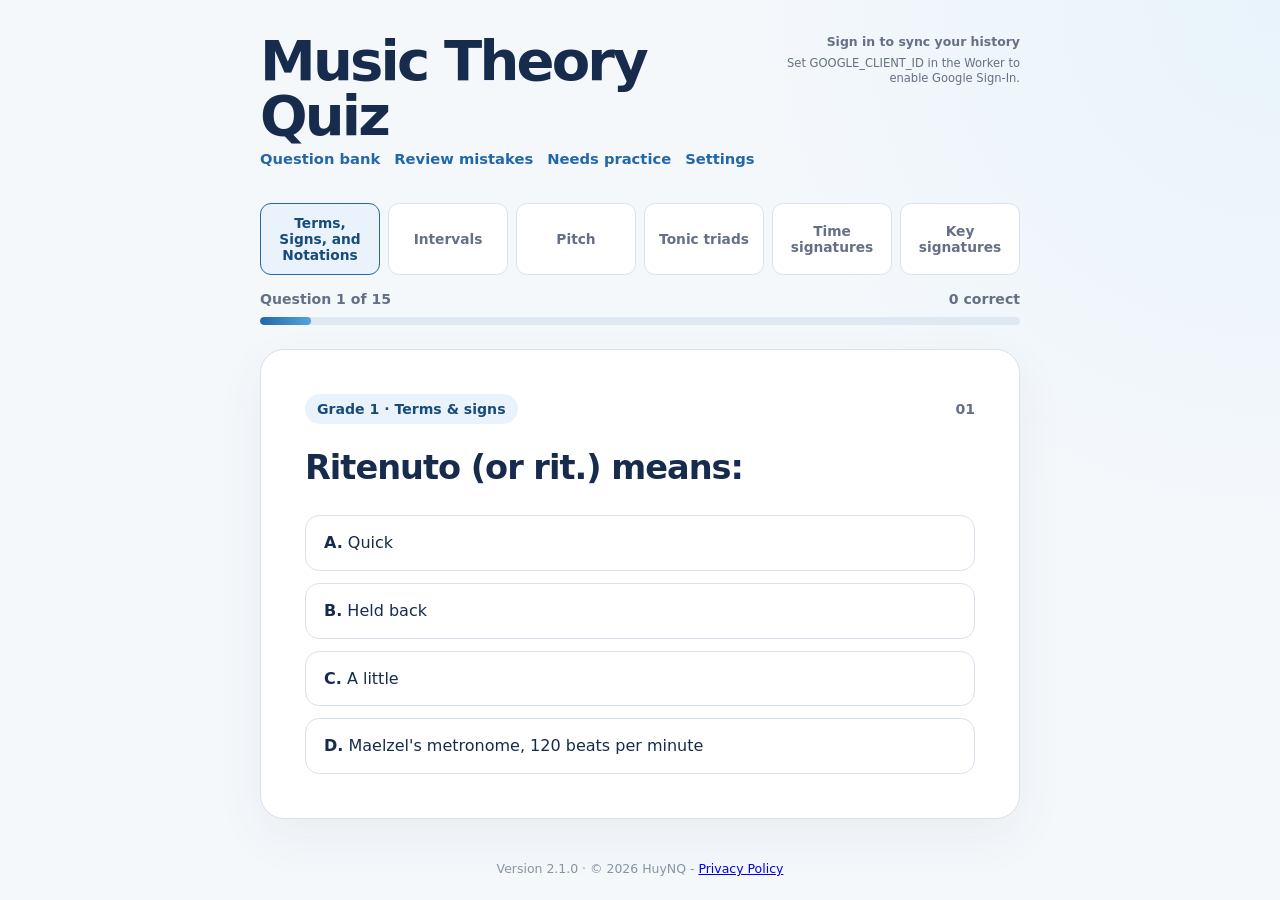
==== index.html @ a67011f5 "Update terms and signs question graphics" ====
<!doctype html>
<html lang="en">
  <head>
    <meta charset="UTF-8" />
    <meta name="viewport" content="width=device-width, initial-scale=1.0" />
    <meta name="description" content="ABRSM Grade 1–5 music theory quiz, including terms, signs, notation, and intervals." />
    <title>Music Theory Quiz</title>
    <link rel="stylesheet" href="styles.css?v=2.1.0" />
    <script src="interval-matrix.js" defer></script>
    <script src="vendor/abcjs-basic-min.js" defer></script>
    <script src="https://accounts.google.com/gsi/client" async defer></script>
    <script>
      window.ABRSM_HISTORY_API_URL = 'https://api.abrsm.huynq.me/api/v1/history/sync';
    </script>
    <script src="app.js?v=2.1.0-slur" defer></script>
  </head>
  <body>
    <main class="app-shell">
      <header class="site-header">
        <div class="header-main">
            <svg viewBox="0 0 24 24" aria-hidden="true"><path d="M19.43 12.98c.04-.32.07-.65.07-.98s-.02-.66-.07-.98l2.11-1.65c.19-.15.24-.42.12-.64l-2-3.46c-.12-.22-.37-.31-.6-.22l-2.49 1c-.52-.4-1.08-.73-1.69-.98L14.5 2.42C14.47 2.18 14.25 2 14 2h-4c-.25 0-.46.18-.5.42L9.12 5.07c-.61.25-1.18.59-1.69.98l-2.49-1c-.23-.08-.48 0-.6.22l-2 3.46c-.13.22-.07.49.12.64l2.11 1.65c-.04.32-.08.65-.08.98s.03.66.08.98l-2.11 1.65c-.19.15-.24.42-.12.64l2 3.46c.12.22.37.31.6.22l2.49-1c.52.4 1.08.73 1.69.98l.38 2.65c.04.24.25.42.5.42h4c.25 0 .46-.18.5-.42l.38-2.65c.61-.25 1.18-.58 1.69-.98l2.49 1c.23.08.48 0 .6-.22l2-3.46c.12-.22.07-.49-.12-.64l-2.11-1.65ZM12 15.5A3.5 3.5 0 1 1 12 8a3.5 3.5 0 0 1 0 7.5Z" /></svg>
          <div>
            <h1>Music Theory Quiz</h1>
            <nav class="header-nav" aria-label="Quiz resources">
              <a class="text-link nav-link" href="question-bank.html">Question bank</a>
              <button id="review-mistakes-button" class="text-link nav-link" type="button">Review mistakes</button>
              <button id="needs-practice-button" class="text-link nav-link" type="button">Needs practice</button>
              <button id="settings-button" class="text-link nav-link" type="button" aria-controls="settings-screen" aria-expanded="false">Settings</button>
            </nav>
          </div>
        </div>
        <div class="header-tools">
          <div id="auth-panel" class="auth-panel" aria-label="Account">
            <span id="auth-status" class="auth-status">Local history only</span>
            <div id="google-signin" class="google-signin hidden"></div>
            <button id="sign-out-button" class="secondary-button hidden" type="button">Sign out</button>
            <p id="auth-message" class="auth-message" role="status"></p>
          </div>
        </div>
      </header>

      <section id="settings-screen" class="screen settings-screen hidden" aria-labelledby="settings-title">
        <div class="settings-toolbar">
          <button id="settings-back-button" class="back-button" type="button">← Back to quiz</button>
        </div>
        <div class="settings-heading">
          <p class="eyebrow">QUIZ PREFERENCES</p>
          <h2 id="settings-title">Settings</h2>
          <p>These preferences apply to every question category.</p>
        </div>
        <div class="settings-card">
          <div class="grade-selector" role="group" aria-label="Maximum practice grade">
            <span class="grade-selector-label">Practise through grade</span>
            <div class="grade-dots" aria-label="Choose the highest grade to include">
              <span class="grade-dots-line" aria-hidden="true"></span>
              <button class="grade-dot" type="button" data-grade="1" aria-pressed="false" aria-label="Practise through Grade 1">1</button>
              <button class="grade-dot" type="button" data-grade="2" aria-pressed="false" aria-label="Practise through Grade 2">2</button>
              <button class="grade-dot active" type="button" data-grade="3" aria-pressed="true" aria-label="Practise through Grade 3">3</button>
              <button class="grade-dot" type="button" data-grade="4" aria-pressed="false" aria-label="Practise through Grade 4">4</button>
              <button class="grade-dot" type="button" data-grade="5" aria-pressed="false" aria-label="Practise through Grade 5">5</button>
            </div>
            <span class="grade-selector-help">About half of each test uses the highest available grade.</span>
          </div>
          <div class="test-options">
            <label for="test-length">Questions per test
              <select id="test-length" aria-label="Number of questions">
                <option value="15" selected>15</option>
                <option value="10">10</option>
                <option value="5">5</option>
              </select>
            </label>
            <label class="timer-toggle" for="timer-enabled"><input id="timer-enabled" type="checkbox" /> Timed mode · 20s per question</label>
          </div>
          <p class="settings-note">Changes take effect when you return to the quiz and start a fresh test.</p>
        </div>
      </section>

      <section id="mistakes-screen" class="screen history-screen hidden" aria-labelledby="mistakes-title" aria-live="polite">
        <div class="history-toolbar">
          <button id="mistakes-back-button" class="back-button" type="button">← Back to quiz</button>
        </div>
        <div class="history-heading">
          <p class="eyebrow">PRACTICE HISTORY</p>
          <h2 id="mistakes-title">Review mistakes</h2>
          <p>Revisit questions you missed, with your answer, the correct answer, and an explanation.</p>
        </div>
        <div id="mistakes-list" class="history-list"></div>
      </section>

      <section id="needs-practice-screen" class="screen history-screen hidden" aria-labelledby="needs-practice-title" aria-live="polite">
        <div class="history-toolbar">
          <button id="needs-practice-back-button" class="back-button" type="button">← Back to quiz</button>
        </div>
        <div class="history-heading">
          <p class="eyebrow">PRACTICE HISTORY</p>
          <h2 id="needs-practice-title">Needs practice</h2>
          <p>Skills are ranked by accuracy so you can focus on the areas that need the most work.</p>
        </div>
        <div id="needs-practice-list" class="history-list"></div>
      </section>

      <section id="test-screen" class="screen" aria-live="polite">
        <div class="category-selector" role="group" aria-label="Choose a question category">
          <div class="category-buttons">
            <button class="category-button active" type="button" data-category="terms" aria-pressed="true">Terms, Signs, and Notations</button>
            <button class="category-button" type="button" data-category="intervals" aria-pressed="false">Intervals</button>
            <button class="category-button" type="button" data-category="pitches" aria-pressed="false">Pitch</button>
            <button class="category-button" type="button" data-category="tonic-triads" aria-pressed="false">Tonic triads</button>
            <button class="category-button" type="button" data-category="time-signatures" aria-pressed="false">Time signatures</button>
            <button class="category-button" type="button" data-category="key-signatures" aria-pressed="false">Key signatures</button>
          </div>
        </div>
        <div class="progress-row">
          <span id="progress-label">Question 1 of 15</span>
          <span id="score-label">0 correct</span>
        </div>
        <div class="progress-track" aria-hidden="true"><div id="progress-bar" class="progress-bar"></div></div>

        <article class="question-card">
          <div class="question-meta"><span id="grade-badge" class="grade-badge">Grade 1</span><span class="question-meta-right"><span id="question-timer" class="question-timer hidden" aria-label="Time remaining">20s</span><span id="question-number">01</span></span></div>
          <h2 id="question-text"></h2>
          <div id="question-image-wrap" class="question-image-wrap hidden"><img id="question-image" alt="Musical notation for this question" /></div>
          <div id="question-notation-wrap" class="question-notation-wrap hidden"><div id="question-notation" role="img"></div></div>
          <div id="answers" class="answers" role="radiogroup" aria-label="Answer choices"></div>
          <p id="feedback" class="feedback" role="status"></p>
          <button id="next-button" class="primary-button" type="button" disabled>Choose an answer</button>
        </article>
      </section>

      <section id="result-screen" class="screen hidden" aria-live="polite">
        <div class="result-hero">
          <p class="eyebrow">TEST COMPLETE</p>
          <h2 id="result-title">Your results</h2>
          <p id="result-summary" class="result-summary"></p>
        </div>
        <div id="review" class="review-list"></div>
        <button id="restart-button" class="primary-button" type="button">Do another test</button>
      </section>

      <footer class="site-footer"><span data-app-version></span> · © 2026 HuyNQ - <a href="privacy-policy.html">Privacy Policy</a></footer>
    </main>
  </body>
</html>
---- styles.css ----
:root {
  color-scheme: light;
  --ink: #172b4d;
  --muted: #667085;
  --blue: #2367a8;
  --blue-dark: #174b7a;
  --blue-pale: #eaf3fb;
  --green: #147d64;
  --green-pale: #e8f7f1;
  --red: #b42318;
  --red-pale: #fff0ee;
  --line: #d9e2ec;
  --paper: #ffffff;
  --background: #f5f8fb;
  font-family: Inter, ui-sans-serif, system-ui, -apple-system, BlinkMacSystemFont, "Segoe UI", sans-serif;
}

* { box-sizing: border-box; }
body { margin: 0; min-width: 320px; background: radial-gradient(circle at top right, #e8f3fb 0, transparent 35rem), var(--background); color: var(--ink); }
.app-shell { width: min(760px, calc(100% - 32px)); margin: 0 auto; padding: 34px 0 24px; min-height: 100vh; display: flex; flex-direction: column; }
.site-header { display: flex; justify-content: space-between; align-items: flex-start; margin-bottom: 38px; gap: 20px; }
.header-main { display: flex; min-width: 0; align-items: flex-start; gap: 12px; }
.header-main > svg { display: none !important; width: 0; height: 0; }
.header-tools { display: flex; align-items: flex-start; gap: 14px; }
.settings-link { display: grid; flex: 0 0 auto; place-items: center; width: 40px; height: 40px; margin-top: 1px; border: 1px solid var(--line); border-radius: 12px; background: #fff; color: var(--muted); cursor: pointer; transition: border-color 160ms ease, background 160ms ease, color 160ms ease, transform 160ms ease; }
.settings-link svg { width: 20px; height: 20px; fill: currentColor; }
.settings-link:hover, .settings-link:focus-visible { border-color: var(--blue); background: var(--blue-pale); color: var(--blue-dark); outline: none; transform: translateY(-1px); }
.eyebrow { margin: 0 0 10px; color: var(--blue); font-size: 0.72rem; font-weight: 800; letter-spacing: 0.14em; }
h1, h2, p { margin-top: 0; }
h1 { margin-bottom: 0; font-size: clamp(2rem, 6vw, 3.5rem); line-height: 0.98; letter-spacing: -0.05em; }
.header-mark { display: grid; place-items: center; width: 48px; height: 48px; border-radius: 14px; background: var(--ink); color: #fff; font-size: 1.8rem; box-shadow: 0 12px 24px #172b4d24; }
.header-nav { display: flex; flex-wrap: wrap; gap: 0 14px; align-items: center; }
.header-nav .nav-link { border: 0; background: transparent; padding: 0; color: var(--blue); font: inherit; font-size: 0.92rem; font-weight: 800; cursor: pointer; }
.auth-panel { display: flex; min-width: 190px; flex-direction: column; align-items: flex-end; gap: 7px; }
.auth-status { max-width: 220px; color: var(--muted); font-size: 0.78rem; font-weight: 800; text-align: right; }
.google-signin { min-height: 40px; }
.secondary-button { border: 1px solid var(--line); border-radius: 9px; background: #fff; color: var(--ink); padding: 7px 11px; font: inherit; font-size: 0.78rem; font-weight: 800; cursor: pointer; }
.secondary-button:hover, .secondary-button:focus-visible { border-color: var(--blue); color: var(--blue-dark); outline: none; }
.auth-message { max-width: 250px; margin: 0; color: var(--muted); font-size: 0.72rem; line-height: 1.3; text-align: right; }
.auth-message.error { color: var(--red); }
.auth-message.success { color: var(--green); }
.progress-row { display: flex; justify-content: space-between; gap: 16px; color: var(--muted); font-size: 0.88rem; font-weight: 700; margin-bottom: 10px; }
.category-selector { margin: -2px 0 16px; }
.category-selector-label { display: block; margin-bottom: 8px; color: var(--muted); font-size: 0.85rem; font-weight: 700; }
.category-buttons { display: flex; gap: 8px; }
.category-button { flex: 1; border: 1px solid var(--line); border-radius: 11px; background: #fff; color: var(--muted); padding: 11px 12px; font: inherit; font-size: 0.86rem; font-weight: 800; cursor: pointer; transition: border-color 160ms ease, background 160ms ease, color 160ms ease; }
.category-button:hover, .category-button:focus-visible { border-color: var(--blue); color: var(--blue-dark); outline: none; }
.category-button.active { border-color: var(--blue); background: var(--blue-pale); color: var(--blue-dark); }
.category-button:disabled { cursor: not-allowed; opacity: 0.48; }
.grade-selector { margin: -2px 0 16px; }
.grade-selector-label { display: block; margin-bottom: 9px; color: var(--muted); font-size: 0.85rem; font-weight: 700; }
.grade-dots { position: relative; display: flex; align-items: center; justify-content: space-between; width: min(100%, 330px); padding: 0 8px; }
.grade-dots-line { position: absolute; top: 50%; right: 24px; left: 24px; z-index: 0; height: 2px; background: var(--line); transform: translateY(-50%); }
.grade-dot { position: relative; z-index: 1; display: grid; place-items: center; width: 34px; height: 34px; border: 2px solid var(--line); border-radius: 50%; background: #fff; color: var(--muted); font: inherit; font-size: 0.8rem; font-weight: 800; cursor: pointer; transition: border-color 160ms ease, background 160ms ease, color 160ms ease, transform 160ms ease; }
.grade-dot:hover, .grade-dot:focus-visible { border-color: var(--blue); color: var(--blue-dark); outline: none; transform: scale(1.08); }
.grade-dot.active { border-color: var(--blue); background: var(--blue); color: #fff; box-shadow: 0 0 0 4px #2367a822; }
.grade-selector-help { display: block; margin-top: 9px; color: var(--muted); font-size: 0.78rem; }
.test-options { display: flex; flex-direction: column; align-items: flex-end; justify-content: center; gap: 8px; margin: 0; color: var(--muted); font-size: 0.85rem; font-weight: 700; }
.test-options label { display: flex; align-items: center; gap: 8px; }
.timer-toggle { cursor: pointer; }
.timer-toggle input { accent-color: var(--blue); width: 16px; height: 16px; }
.test-options select { border: 1px solid var(--line); border-radius: 10px; background: #fff; color: var(--ink); padding: 8px 10px; font: inherit; cursor: pointer; }
.test-options select:focus-visible { outline: 3px solid #55a3da66; outline-offset: 2px; }
.settings-toolbar { margin-bottom: 20px; }
.back-button { border: 0; background: transparent; color: var(--blue); padding: 0; font: inherit; font-size: 0.9rem; font-weight: 800; cursor: pointer; }
.back-button:hover, .back-button:focus-visible { color: var(--blue-dark); text-decoration: underline; outline: none; }
.settings-heading { margin-bottom: 24px; }
.settings-heading h2 { margin: 0 0 8px; font-size: clamp(2rem, 6vw, 3rem); letter-spacing: -0.05em; }
.settings-heading p:last-child { margin: 0; color: var(--muted); }
.settings-card { display: grid; gap: 26px; padding: clamp(22px, 5vw, 34px); border: 1px solid var(--line); border-radius: 20px; background: var(--paper); box-shadow: 0 18px 50px #1d35570f; }
.settings-card .grade-selector { margin: 0; }
.settings-card .grade-dots { width: min(100%, 420px); }
.settings-card .test-options { align-items: flex-start; justify-content: flex-start; padding-top: 18px; border-top: 1px solid var(--line); }
.settings-note { margin: 0; color: var(--muted); font-size: 0.82rem; line-height: 1.45; }
.history-toolbar { margin-bottom: 20px; }
.history-heading { margin-bottom: 24px; }
.history-heading h2 { margin: 0 0 8px; font-size: clamp(2rem, 6vw, 3rem); letter-spacing: -0.05em; }
.history-heading p:last-child { margin: 0; color: var(--muted); }
.history-list { display: grid; gap: 14px; }
.history-empty { padding: 26px; border: 1px dashed var(--line); border-radius: 16px; background: var(--paper); color: var(--muted); }
.history-empty h3 { margin: 0 0 8px; color: var(--ink); font-size: 1.05rem; }
.history-empty p { margin: 0; line-height: 1.5; }
.history-card { position: relative; }
.history-card .history-tag { display: inline-block; margin-top: 12px; border-radius: 999px; background: var(--red-pale); color: var(--red); padding: 5px 9px; font-size: 0.72rem; font-weight: 800; }
.history-notation { max-width: min(100%, 420px); }
.skill-card { display: grid; gap: 15px; padding: 20px; border: 1px solid var(--line); border-radius: 16px; background: var(--paper); box-shadow: 0 10px 28px #1d35570a; }
.skill-card-heading { display: flex; justify-content: space-between; align-items: flex-start; gap: 16px; }
.skill-card-heading h3 { margin: 0; font-size: 1.05rem; line-height: 1.35; }
.skill-card-heading p { margin: 3px 0 0; color: var(--muted); font-size: 0.82rem; text-align: right; }
.skill-metrics { display: flex; flex-wrap: wrap; gap: 8px 18px; color: var(--muted); font-size: 0.86rem; }
.skill-metrics strong { color: var(--ink); font-size: 1.05rem; }
.history-action { justify-self: start; }
.progress-track { height: 8px; overflow: hidden; border-radius: 999px; background: #dfe8f0; margin-bottom: 24px; }
.progress-bar { width: 6.67%; height: 100%; border-radius: inherit; background: linear-gradient(90deg, var(--blue), #55a3da); transition: width 260ms ease; }
.question-card { background: var(--paper); border: 1px solid var(--line); border-radius: 24px; padding: clamp(24px, 5vw, 44px); box-shadow: 0 18px 50px #1d35570f; transition: border-color 120ms ease, box-shadow 120ms ease; }
.question-card.answer-flash-correct { border-color: var(--green); box-shadow: 0 0 0 3px var(--green-pale), 0 18px 50px #1d35570f; }
.question-card.answer-flash-incorrect { border-color: var(--red); box-shadow: 0 0 0 3px var(--red-pale), 0 18px 50px #1d35570f; }
.question-meta { display: flex; align-items: center; justify-content: space-between; color: var(--muted); font-size: 0.88rem; font-weight: 800; margin-bottom: 24px; }
.question-meta-right { display: flex; align-items: center; gap: 12px; }
.question-timer { min-width: 42px; border-radius: 999px; background: var(--blue-pale); color: var(--blue-dark); padding: 7px 10px; text-align: center; font-variant-numeric: tabular-nums; }
.question-timer.urgent { background: var(--red-pale); color: var(--red); }
.grade-badge { color: var(--blue-dark); background: var(--blue-pale); border-radius: 999px; padding: 7px 12px; }
.question-card h2 { max-width: 620px; margin-bottom: 28px; font-size: clamp(1.45rem, 4vw, 2.1rem); line-height: 1.18; letter-spacing: -0.03em; }
.answers { display: grid; gap: 12px; }
.answers.interval-answers { grid-template-columns: repeat(2, minmax(0, 1fr)); }
.answers.pitch-answers { grid-template-columns: repeat(4, minmax(0, 1fr)); }
.answers.time-signature-answers { grid-template-columns: repeat(4, minmax(0, 1fr)); }
.answers.irregular-division-answers { grid-template-columns: repeat(2, minmax(0, 1fr)); }
.answers.time-classification-answers { grid-template-columns: repeat(2, minmax(0, 1fr)); }
.answers.scale-identification-answers { grid-template-columns: repeat(2, minmax(0, 1fr)); }
.answers.rest-identification-answers { display: block; }
.answers.key-signature-answers { display: block; }
.answers.tonic-triad-answers { display: block; }
.answer-option { width: 100%; border: 1px solid var(--line); border-radius: 14px; background: #fff; color: var(--ink); padding: 16px 18px; text-align: left; font: inherit; font-size: 1rem; line-height: 1.35; cursor: pointer; transition: border-color 160ms ease, background 160ms ease, transform 160ms ease; }
.answer-option:hover:not(:disabled), .answer-option:focus-visible { border-color: var(--blue); background: #f7fbff; transform: translateY(-1px); outline: none; }
.answer-option.selected { border-color: var(--blue); background: var(--blue-pale); }
.answer-option.correct { border-color: var(--green); background: var(--green-pale); color: #0b5b49; }
.answer-option.incorrect { border-color: var(--red); background: var(--red-pale); color: #8c1d17; }
.answer-option:disabled { cursor: default; }
.interval-answer-option { display: grid; grid-template-columns: 28px minmax(0, 1fr); align-items: center; min-height: 112px; padding: 10px 16px; }
.pitch-answer-option { min-height: 58px; padding: 10px 6px; text-align: center; }
.time-signature-answer-option { display: grid; grid-template-columns: 20px minmax(0, 1fr); align-items: center; min-height: 86px; padding: 8px; }
.irregular-division-answer-option { min-height: 70px; padding: 12px 14px; font-size: clamp(0.9rem, 2.4vw, 1rem); }
.answer-choice-label { align-self: start; padding-top: 8px; }
.answer-notation { min-width: 0; }
.answer-notation svg { display: block; max-width: 100%; height: auto; }
.time-signature-mark { position: relative; justify-self: center; display: inline-grid; grid-template-rows: repeat(2, auto); row-gap: 6px; align-items: center; min-width: 34px; color: currentColor; font-family: Georgia, 'Times New Roman', serif; font-size: 1.8rem; font-weight: 700; line-height: 0.78; text-align: center; }
.time-signature-mark.common-time, .time-signature-mark.alla-breve { display: block; font-size: 2.72rem; font-weight: 400; line-height: 1; }
.time-signature-mark.alla-breve::after { position: absolute; top: 4%; bottom: 4%; left: 54%; border-left: 2px solid currentColor; content: ''; }
.question-time-signature { display: grid; place-items: center; min-height: 150px; }
.question-time-signature .time-signature-mark { font-size: 3.15rem; min-width: 58px; row-gap: 10px; }
.question-time-signature .time-signature-mark.common-time, .question-time-signature .time-signature-mark.alla-breve { font-size: 4.75rem; }
.key-signature-builder { display: grid; gap: 16px; padding: 20px; border: 1px solid var(--line); border-radius: 14px; background: #fff; }
.key-signature-builder.correct { border-color: var(--green); background: var(--green-pale); }
.key-signature-builder.incorrect { border-color: var(--red); background: var(--red-pale); }
.key-signature-preview { overflow: hidden; border: 1px solid #e4eaf0; border-radius: 10px; background: #fbfcfd; padding: 4px 8px; color: var(--ink); }
.key-signature-preview svg { display: block; max-width: 100%; height: auto; }
.key-signature-modes, .key-signature-notes { display: flex; flex-wrap: wrap; gap: 8px; }
.key-mode-button, .key-note-button { border: 1px solid var(--line); border-radius: 10px; background: #fff; color: var(--ink); padding: 9px 12px; font: inherit; font-weight: 800; cursor: pointer; }
.key-mode-button:hover:not(:disabled), .key-mode-button:focus-visible, .key-note-button:hover:not(:disabled), .key-note-button:focus-visible { border-color: var(--blue); background: #f7fbff; outline: none; }
.key-mode-button.selected, .key-note-button.selected { border-color: var(--blue); background: var(--blue-pale); color: var(--blue-dark); }
.key-mode-button:disabled, .key-note-button:disabled { cursor: default; }
.tonic-triad-builder { display: grid; gap: 16px; padding: 20px; border: 1px solid var(--line); border-radius: 14px; background: #fff; }
.tonic-triad-builder.correct { border-color: var(--green); background: var(--green-pale); }
.tonic-triad-builder.incorrect { border-color: var(--red); background: var(--red-pale); }
.triad-signature-controls { display: grid; gap: 10px; }
.triad-chord-controls { display: grid; gap: 10px; margin: 0; padding-top: 16px; border-top: 1px solid var(--line); }
.triad-chord-controls h3 { margin: 0; font-size: 1rem; }
.triad-note-slots { display: grid; grid-template-columns: repeat(3, minmax(0, 1fr)); gap: 8px; }
.triad-slot-button { min-height: 48px; border: 1px solid var(--line); border-radius: 10px; background: #fff; color: var(--ink); padding: 8px; font: inherit; font-size: 0.82rem; font-weight: 800; cursor: pointer; }
.triad-slot-button.selected { border-color: var(--blue); background: var(--blue-pale); color: var(--blue-dark); }
.triad-note-letters, .triad-accidental-controls { display: flex; flex-wrap: wrap; gap: 8px; }
.triad-slot-button:hover:not(:disabled), .triad-slot-button:focus-visible { border-color: var(--blue); background: #f7fbff; outline: none; }
.tonic-triad-builder button:disabled { cursor: default; }
.rest-value-builder { display: grid; gap: 16px; }
.rest-value-builder.correct, .rest-value-builder.incorrect { padding: 12px; border-radius: 12px; }
.rest-value-builder.correct { border: 1px solid var(--green); background: var(--green-pale); }
.rest-value-builder.incorrect { border: 1px solid var(--red); background: var(--red-pale); }
.rest-answer-group { padding: 14px; border: 1px solid var(--line); border-radius: 14px; background: #fff; }
.rest-answer-group h3 { margin: 0 0 8px; font-size: 1rem; }
.rest-answer-controls { display: grid; grid-template-columns: minmax(0, 1fr) auto; align-items: center; gap: 7px; }
.rest-duration-options { display: grid; grid-template-columns: repeat(5, minmax(0, 1fr)); gap: 6px; }
.rest-duration-button, .rest-dot-button { border: 1px solid var(--line); border-radius: 10px; background: #fff; color: var(--ink); padding: 10px 8px; font: inherit; font-size: 0.86rem; font-weight: 800; cursor: pointer; }
.rest-duration-button { min-height: 39px; display: flex; align-items: center; justify-content: center; padding: 3px; }
.rest-choice-icon { display: grid; place-items: start center; width: 32px; height: 28px; overflow: hidden; }
.rest-choice-icon img { display: block; width: 32px; height: auto; max-width: none; }
.rest-choice-icon--quaver img { width: auto; height: 35px; }
.rest-choice-icon--semiquaver img { width: auto; height: 34px; }
.rest-duration-button:hover:not(:disabled), .rest-duration-button:focus-visible, .rest-dot-button:hover:not(:disabled), .rest-dot-button:focus-visible { border-color: var(--blue); background: #f7fbff; outline: none; }
.rest-duration-button.selected, .rest-dot-button.selected { border-color: var(--blue); background: var(--blue-pale); color: var(--blue-dark); }
.rest-dot-button { align-self: stretch; min-width: 31px; padding: 3px 6px; }
.rest-dot-symbol { font-size: 1.35rem; line-height: 0.7; }
.rest-duration-button:disabled, .rest-dot-button:disabled { cursor: default; }
.question-notation-wrap .abcjs-chord { fill: var(--blue-dark); font-weight: 800; }
.hide-time-signature .abcjs-time-signature, .hide-time-signature .time-signature { visibility: hidden; }
.feedback { display: none; min-height: 24px; margin: 18px 0 8px; color: var(--muted); font-size: 0.92rem; font-weight: 700; }
.feedback.good { color: var(--green); }
.feedback.bad { color: var(--red); }
.primary-button { border: 0; border-radius: 13px; background: var(--ink); color: #fff; padding: 15px 20px; font: inherit; font-weight: 800; cursor: pointer; transition: background 160ms ease, transform 160ms ease, opacity 160ms ease; }
.question-card > .primary-button { margin-top: 20px; }
.primary-button:hover:not(:disabled), .primary-button:focus-visible { background: var(--blue-dark); transform: translateY(-1px); outline: none; }
.primary-button:disabled { opacity: 0.45; cursor: not-allowed; }
.question-image-wrap, .question-notation-wrap { margin: -4px 0 28px; padding: 14px; border-radius: 14px; background: #fbfcfd; border: 1px solid #edf1f5; min-width: 0; }
.question-image-wrap img { display: block; max-width: 100%; width: auto; max-height: 180px; object-fit: contain; }
.question-notation-wrap { overflow-x: auto; overflow-y: visible; -webkit-overflow-scrolling: touch; }
.question-notation-wrap > div { min-width: 0; width: 100%; }
.question-notation-wrap svg { display: block; width: 100%; max-width: 100%; height: auto; }
.question-notation-wrap .abcjs-staff path { shape-rendering: crispEdges; }
.question-notation-wrap .abcjs-notehead { paint-order: stroke; stroke: var(--paper); stroke-width: 1px; }
.hidden { display: none !important; }
.visually-hidden { position: absolute; width: 1px; height: 1px; padding: 0; margin: -1px; overflow: hidden; clip: rect(0, 0, 0, 0); white-space: nowrap; border: 0; }
.result-hero { padding: 16px 0 26px; }
.result-hero h2 { margin-bottom: 10px; font-size: clamp(2rem, 6vw, 3rem); letter-spacing: -0.05em; }
.result-summary { color: var(--muted); font-size: 1.05rem; }
.review-list { display: grid; gap: 14px; margin-bottom: 24px; }
.review-item { border: 1px solid var(--line); border-left: 4px solid var(--red); border-radius: 16px; padding: 18px; background: var(--paper); }
.review-item.correct-item { border-left-color: var(--green); }
.review-item h3 { margin: 0 0 12px; font-size: 1rem; line-height: 1.35; }
.review-item p { margin: 6px 0 0; color: var(--muted); font-size: 0.93rem; }
.review-item .review-explanation { margin-top: 12px; padding-top: 12px; border-top: 1px solid var(--line); }
.review-item strong { color: var(--ink); }
.review-image { display: block; max-width: min(100%, 240px); max-height: 130px; object-fit: contain; margin: 10px 0 14px; }
.review-notation { max-width: 280px; margin: 10px 0 14px; }
.review-notation svg { display: block; max-width: 100%; height: auto; }
.site-footer { margin-top: auto; padding-top: 32px; color: #8793a5; font-size: 0.78rem; text-align: center; }
.text-link { display: inline-block; margin-top: 6px; color: var(--blue); font-size: 0.92rem; font-weight: 800; text-decoration: none; }
.text-link:hover, .text-link:focus-visible { color: var(--blue-dark); text-decoration: underline; }
.page-nav { display: flex; justify-content: flex-end; margin-bottom: 22px; }
.bank-header { margin-bottom: 34px; }
.bank-header h1 { margin: 8px 0 12px; }
.bank-header p { max-width: 620px; color: var(--muted); }
.bank-tabs { display: flex; gap: 8px; overflow-x: auto; margin: 0 0 20px; padding: 2px; scrollbar-width: thin; }
.bank-tab { flex: 1 0 102px; border: 1px solid var(--line); border-radius: 999px; background: #fff; color: var(--muted); padding: 10px 14px; font: inherit; font-size: 0.86rem; font-weight: 800; cursor: pointer; }
.bank-tab:hover, .bank-tab:focus-visible { border-color: var(--blue); color: var(--blue-dark); outline: none; }
.bank-tab[aria-selected="true"] { border-color: var(--blue); background: var(--blue); color: #fff; }
.bank-panel { margin: 0 0 42px; }
.bank-panel h2 { margin: 0; font-size: 1.45rem; }
.bank-count { margin: 6px 0 16px; color: var(--muted); font-size: 0.88rem; font-weight: 700; }
.bank-empty { margin: 0; padding: 22px; border: 1px dashed var(--line); border-radius: 16px; background: #fff; color: var(--muted); }
.bank-list { display: grid; gap: 14px; }
.bank-item { padding: 22px; border: 1px solid var(--line); border-radius: 16px; background: var(--paper); box-shadow: 0 10px 28px #1d35570a; }
.bank-item h3 { margin: 0 0 12px; font-size: 1rem; line-height: 1.45; }
.bank-item p { margin: 8px 0 0; color: var(--muted); line-height: 1.55; }
.bank-item strong { color: var(--ink); }
.policy-content { max-width: 680px; padding: 28px; border: 1px solid var(--line); border-radius: 18px; background: var(--paper); box-shadow: 0 10px 28px #1d35570a; }
.policy-content h2 { margin: 0 0 8px; font-size: 1.15rem; }
.policy-content h2:not(:first-child) { margin-top: 24px; }
.policy-content p { margin: 0; color: var(--muted); line-height: 1.6; }
.bank-item img { display: block; max-width: min(100%, 440px); max-height: 200px; margin: 14px 0; object-fit: contain; }
@media (max-width: 620px) { .rest-duration-options { grid-template-columns: repeat(2, minmax(0, 1fr)); } }
@media (max-width: 720px) { .settings-card .test-options { margin-top: 0; } }
@media (max-width: 560px) { .site-header { align-items: flex-start; } .header-tools { align-items: flex-start; gap: 8px; } .auth-panel { min-width: 0; } .auth-status, .auth-message { max-width: 160px; font-size: 0.68rem; } .header-mark { width: 40px; height: 40px; font-size: 1.5rem; } .header-nav { gap: 0 10px; } .header-nav .nav-link { font-size: 0.82rem; } .skill-card-heading { display: block; } .skill-card-heading p { margin-top: 6px; text-align: left; } }
@media (max-width: 520px) { .app-shell { width: min(100% - 22px, 760px); padding-top: 24px; } .site-header { margin-bottom: 28px; } .category-buttons { flex-direction: column; } .test-options { align-items: stretch; flex-direction: column; } .test-options label { justify-content: space-between; } .question-card { border-radius: 18px; padding: 22px 18px; } .answer-option { padding: 14px; } .pitch-answer-option, .time-signature-answer-option { padding: 6px 4px; } .answers.scale-identification-answers { grid-template-columns: 1fr; } .irregular-division-answer-option { padding: 10px 12px; } }
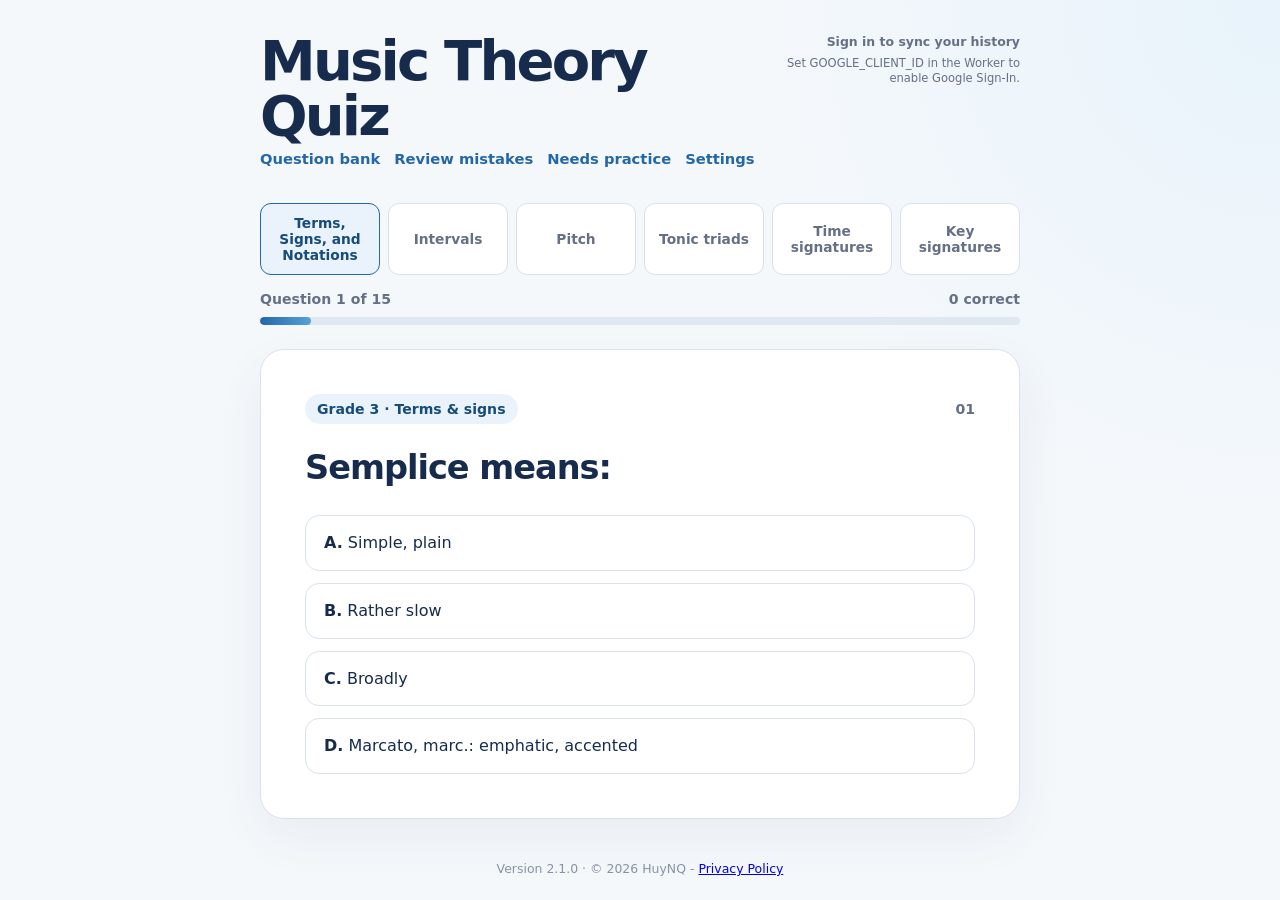
==== commit b73109b9: "Label illustrated terms answers" ====
--- a/index.html
+++ b/index.html
@@ -12,7 +12,7 @@
     <script>
       window.ABRSM_HISTORY_API_URL = 'https://api.abrsm.huynq.me/api/v1/history/sync';
     </script>
-    <script src="app.js?v=2.1.0-slur" defer></script>
+    <script src="app.js?v=2.1.0-named-answers" defer></script>
   </head>
   <body>
     <main class="app-shell">
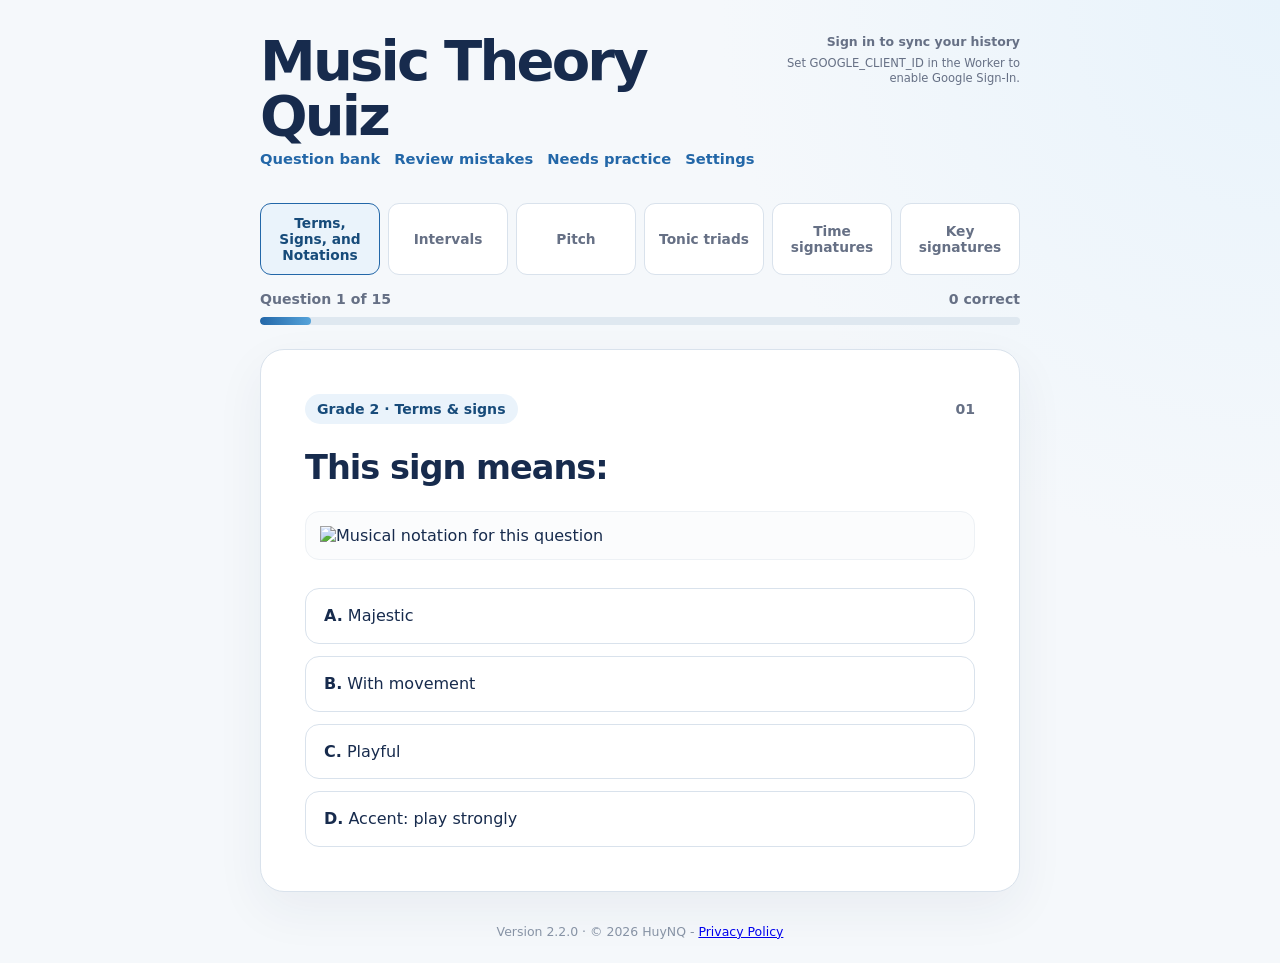
==== commit bdd2ae32: "Add explanation-first practice mode" ====
--- a/index.html
+++ b/index.html
@@ -5,14 +5,14 @@
     <meta name="viewport" content="width=device-width, initial-scale=1.0" />
     <meta name="description" content="ABRSM Grade 1–5 music theory quiz, including terms, signs, notation, and intervals." />
     <title>Music Theory Quiz</title>
-    <link rel="stylesheet" href="styles.css?v=2.1.0" />
+    <link rel="stylesheet" href="styles.css?v=2.2.0" />
     <script src="interval-matrix.js" defer></script>
     <script src="vendor/abcjs-basic-min.js" defer></script>
     <script src="https://accounts.google.com/gsi/client" async defer></script>
     <script>
       window.ABRSM_HISTORY_API_URL = 'https://api.abrsm.huynq.me/api/v1/history/sync';
     </script>
-    <script src="app.js?v=2.1.0-named-answers" defer></script>
+    <script src="app.js?v=2.2.0" defer></script>
   </head>
   <body>
     <main class="app-shell">
@@ -71,6 +71,16 @@
             </label>
             <label class="timer-toggle" for="timer-enabled"><input id="timer-enabled" type="checkbox" /> Timed mode · 20s per question</label>
           </div>
+          <div class="practice-mode-setting">
+            <div class="practice-mode-copy">
+              <strong>Practice mode</strong>
+              <span>Show explanation before going to the next question</span>
+            </div>
+            <button id="practice-mode-toggle" class="setting-switch" type="button" role="switch" aria-checked="false" aria-label="Practice mode: show explanation before going to the next question">
+              <span class="setting-switch-state">Off</span>
+              <span class="setting-switch-track" aria-hidden="true"><span class="setting-switch-thumb"></span></span>
+            </button>
+          </div>
           <p class="settings-note">Changes take effect when you return to the quiz and start a fresh test.</p>
         </div>
       </section>
@@ -125,6 +135,12 @@
           <p id="feedback" class="feedback" role="status"></p>
           <button id="next-button" class="primary-button" type="button" disabled>Choose an answer</button>
         </article>
+        <section id="practice-explanation" class="practice-explanation hidden" aria-live="polite" aria-labelledby="practice-result-title">
+          <h2 id="practice-result-title"></h2>
+          <p class="practice-correct-answer"><strong>Correct answer:</strong> <span id="practice-correct-answer"></span></p>
+          <p class="practice-explanation-copy"><strong>Explanation:</strong> <span id="practice-explanation-text"></span></p>
+          <button id="practice-next-button" class="primary-button" type="button">Next question</button>
+        </section>
       </section>
 
       <section id="result-screen" class="screen hidden" aria-live="polite">
--- a/styles.css
+++ b/styles.css
@@ -72,6 +72,24 @@
 .settings-card .grade-dots { width: min(100%, 420px); }
 .settings-card .test-options { align-items: flex-start; justify-content: flex-start; padding-top: 18px; border-top: 1px solid var(--line); }
 .settings-note { margin: 0; color: var(--muted); font-size: 0.82rem; line-height: 1.45; }
+.practice-mode-setting { display: flex; align-items: center; justify-content: space-between; gap: 20px; padding-top: 18px; border-top: 1px solid var(--line); }
+.practice-mode-copy { display: grid; gap: 4px; }
+.practice-mode-copy strong { color: var(--ink); font-size: 0.94rem; }
+.practice-mode-copy span { color: var(--muted); font-size: 0.86rem; line-height: 1.4; }
+.setting-switch { display: inline-flex; flex: 0 0 auto; align-items: center; gap: 9px; border: 0; background: transparent; color: var(--muted); padding: 4px 0 4px 8px; font: inherit; font-size: 0.82rem; font-weight: 800; cursor: pointer; }
+.setting-switch-track { display: inline-flex; align-items: center; width: 42px; height: 24px; padding: 3px; border-radius: 999px; background: #a0a9b8; transition: background 160ms ease; }
+.setting-switch-thumb { width: 18px; height: 18px; border-radius: 50%; background: #fff; box-shadow: 0 1px 3px #0002; transition: transform 160ms ease; }
+.setting-switch.active { color: var(--blue-dark); }
+.setting-switch.active .setting-switch-track { background: var(--blue); }
+.setting-switch.active .setting-switch-thumb { transform: translateX(18px); }
+.setting-switch:focus-visible { outline: 3px solid #55a3da66; outline-offset: 3px; border-radius: 6px; }
+.practice-explanation { margin-top: 16px; padding: clamp(20px, 4vw, 28px); border: 1px solid var(--line); border-radius: 20px; background: var(--paper); box-shadow: 0 18px 50px #1d35570f; }
+.practice-explanation h2 { margin: 0 0 12px; font-size: 1.35rem; }
+.practice-result-good { color: var(--green); }
+.practice-result-bad { color: var(--red); }
+.practice-explanation p { margin-bottom: 10px; line-height: 1.55; }
+.practice-explanation-copy { margin-bottom: 0; }
+.practice-explanation .primary-button { margin-top: 18px; }
 .history-toolbar { margin-bottom: 20px; }
 .history-heading { margin-bottom: 24px; }
 .history-heading h2 { margin: 0 0 8px; font-size: clamp(2rem, 6vw, 3rem); letter-spacing: -0.05em; }
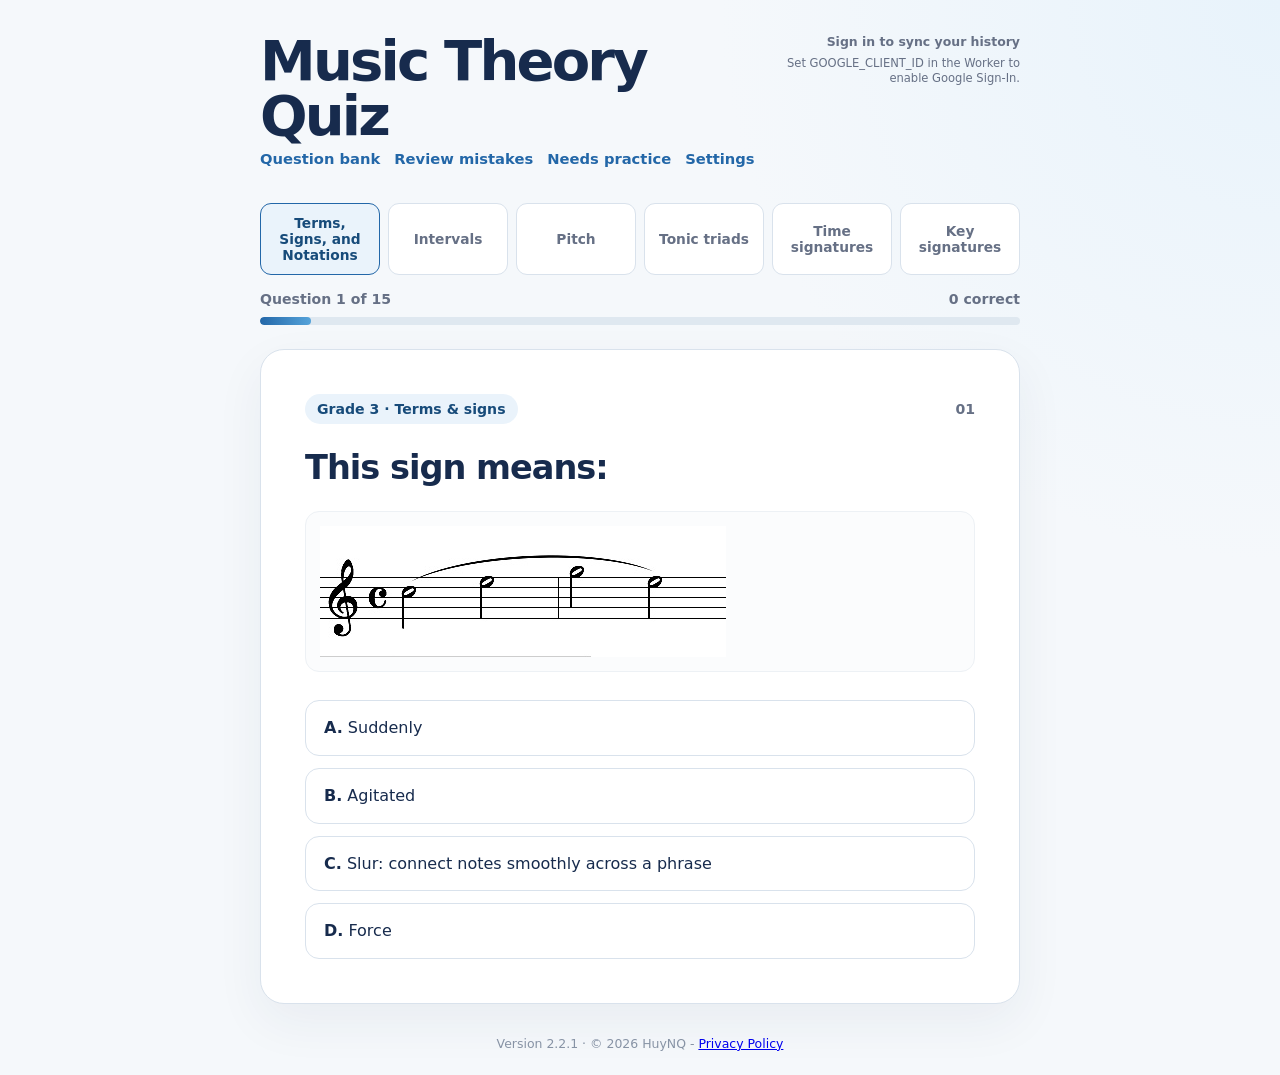
==== commit 5e39e6ce: "Release v2.2.1: notation visibility and app modules" ====
--- a/index.html
+++ b/index.html
@@ -5,14 +5,14 @@
     <meta name="viewport" content="width=device-width, initial-scale=1.0" />
     <meta name="description" content="ABRSM Grade 1–5 music theory quiz, including terms, signs, notation, and intervals." />
     <title>Music Theory Quiz</title>
-    <link rel="stylesheet" href="styles.css?v=2.2.0" />
+    <link rel="stylesheet" href="styles.css?v=2.2.1" />
     <script src="interval-matrix.js" defer></script>
     <script src="vendor/abcjs-basic-min.js" defer></script>
     <script src="https://accounts.google.com/gsi/client" async defer></script>
     <script>
       window.ABRSM_HISTORY_API_URL = 'https://api.abrsm.huynq.me/api/v1/history/sync';
     </script>
-    <script src="app.js?v=2.2.0" defer></script>
+    <script type="module" src="app.js?v=2.2.1"></script>
   </head>
   <body>
     <main class="app-shell">
--- a/styles.css
+++ b/styles.css
@@ -141,7 +141,7 @@
 .irregular-division-answer-option { min-height: 70px; padding: 12px 14px; font-size: clamp(0.9rem, 2.4vw, 1rem); }
 .answer-choice-label { align-self: start; padding-top: 8px; }
 .answer-notation { min-width: 0; }
-.answer-notation svg { display: block; max-width: 100%; height: auto; }
+.answer-notation svg, .question-notation-wrap svg, .review-notation svg, .key-signature-preview svg { display: block; max-width: 100%; height: auto; }
 .time-signature-mark { position: relative; justify-self: center; display: inline-grid; grid-template-rows: repeat(2, auto); row-gap: 6px; align-items: center; min-width: 34px; color: currentColor; font-family: Georgia, 'Times New Roman', serif; font-size: 1.8rem; font-weight: 700; line-height: 0.78; text-align: center; }
 .time-signature-mark.common-time, .time-signature-mark.alla-breve { display: block; font-size: 2.72rem; font-weight: 400; line-height: 1; }
 .time-signature-mark.alla-breve::after { position: absolute; top: 4%; bottom: 4%; left: 54%; border-left: 2px solid currentColor; content: ''; }
@@ -152,7 +152,6 @@
 .key-signature-builder.correct { border-color: var(--green); background: var(--green-pale); }
 .key-signature-builder.incorrect { border-color: var(--red); background: var(--red-pale); }
 .key-signature-preview { overflow: hidden; border: 1px solid #e4eaf0; border-radius: 10px; background: #fbfcfd; padding: 4px 8px; color: var(--ink); }
-.key-signature-preview svg { display: block; max-width: 100%; height: auto; }
 .key-signature-modes, .key-signature-notes { display: flex; flex-wrap: wrap; gap: 8px; }
 .key-mode-button, .key-note-button { border: 1px solid var(--line); border-radius: 10px; background: #fff; color: var(--ink); padding: 9px 12px; font: inherit; font-weight: 800; cursor: pointer; }
 .key-mode-button:hover:not(:disabled), .key-mode-button:focus-visible, .key-note-button:hover:not(:disabled), .key-note-button:focus-visible { border-color: var(--blue); background: #f7fbff; outline: none; }
@@ -202,9 +201,7 @@
 .question-image-wrap img { display: block; max-width: 100%; width: auto; max-height: 180px; object-fit: contain; }
 .question-notation-wrap { overflow-x: auto; overflow-y: visible; -webkit-overflow-scrolling: touch; }
 .question-notation-wrap > div { min-width: 0; width: 100%; }
-.question-notation-wrap svg { display: block; width: 100%; max-width: 100%; height: auto; }
-.question-notation-wrap .abcjs-staff path { shape-rendering: crispEdges; }
-.question-notation-wrap .abcjs-notehead { paint-order: stroke; stroke: var(--paper); stroke-width: 1px; }
+.question-notation-wrap .abcjs-staff path, .answer-notation .abcjs-staff path, .review-notation .abcjs-staff path, .key-signature-preview .abcjs-staff path { stroke: currentColor; stroke-width: 0.5px; }
 .hidden { display: none !important; }
 .visually-hidden { position: absolute; width: 1px; height: 1px; padding: 0; margin: -1px; overflow: hidden; clip: rect(0, 0, 0, 0); white-space: nowrap; border: 0; }
 .result-hero { padding: 16px 0 26px; }
@@ -219,7 +216,6 @@
 .review-item strong { color: var(--ink); }
 .review-image { display: block; max-width: min(100%, 240px); max-height: 130px; object-fit: contain; margin: 10px 0 14px; }
 .review-notation { max-width: 280px; margin: 10px 0 14px; }
-.review-notation svg { display: block; max-width: 100%; height: auto; }
 .site-footer { margin-top: auto; padding-top: 32px; color: #8793a5; font-size: 0.78rem; text-align: center; }
 .text-link { display: inline-block; margin-top: 6px; color: var(--blue); font-size: 0.92rem; font-weight: 800; text-decoration: none; }
 .text-link:hover, .text-link:focus-visible { color: var(--blue-dark); text-decoration: underline; }
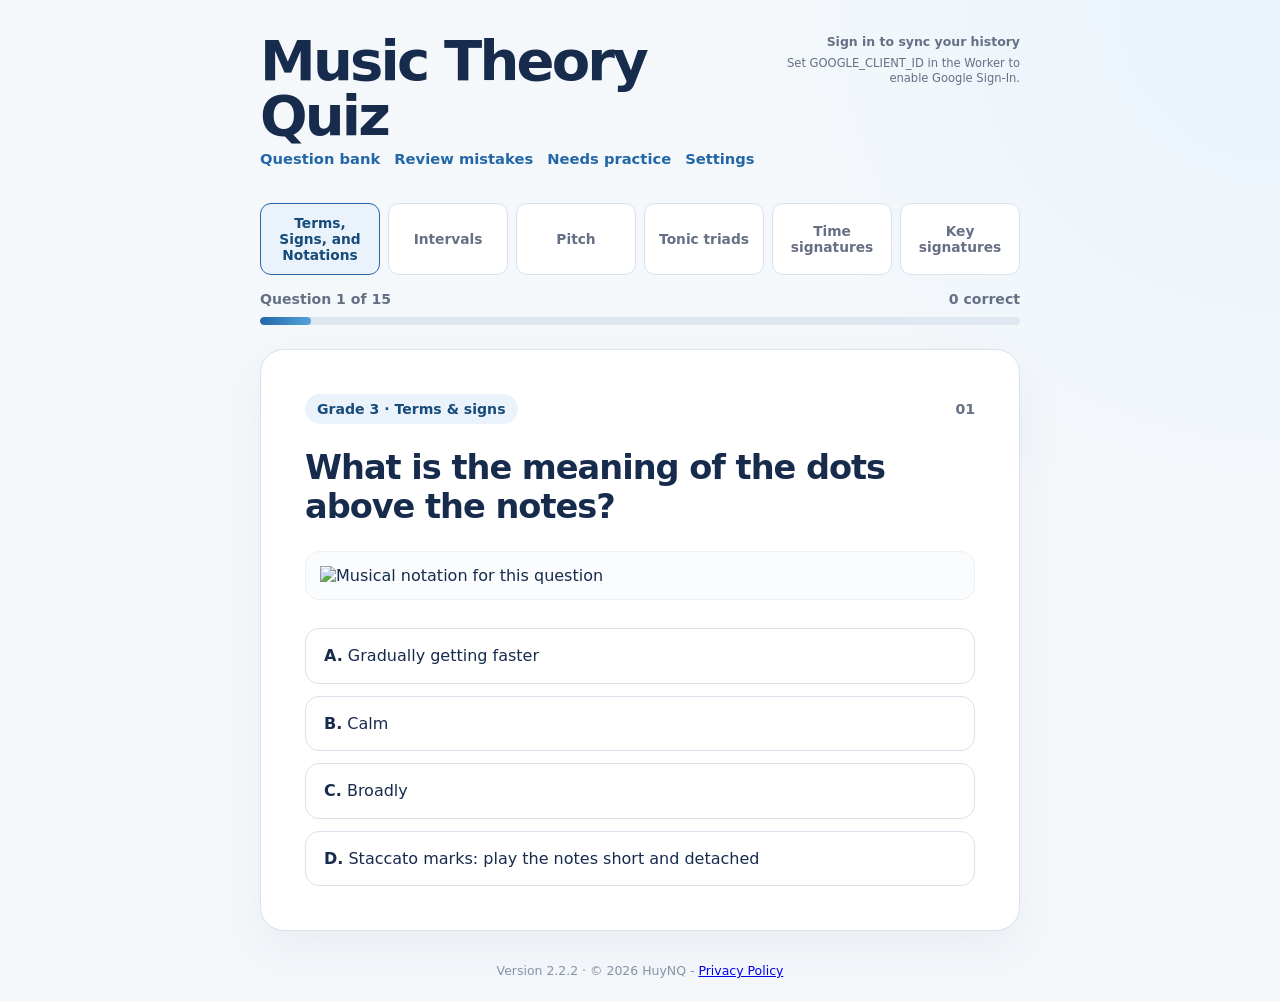
==== commit 1c714fd5: "Release v2.2.2: restore practice history views" ====
--- a/index.html
+++ b/index.html
@@ -5,14 +5,14 @@
     <meta name="viewport" content="width=device-width, initial-scale=1.0" />
     <meta name="description" content="ABRSM Grade 1–5 music theory quiz, including terms, signs, notation, and intervals." />
     <title>Music Theory Quiz</title>
-    <link rel="stylesheet" href="styles.css?v=2.2.1" />
+    <link rel="stylesheet" href="styles.css?v=2.2.2" />
     <script src="interval-matrix.js" defer></script>
     <script src="vendor/abcjs-basic-min.js" defer></script>
     <script src="https://accounts.google.com/gsi/client" async defer></script>
     <script>
       window.ABRSM_HISTORY_API_URL = 'https://api.abrsm.huynq.me/api/v1/history/sync';
     </script>
-    <script type="module" src="app.js?v=2.2.1"></script>
+    <script type="module" src="app.js?v=2.2.2"></script>
   </head>
   <body>
     <main class="app-shell">
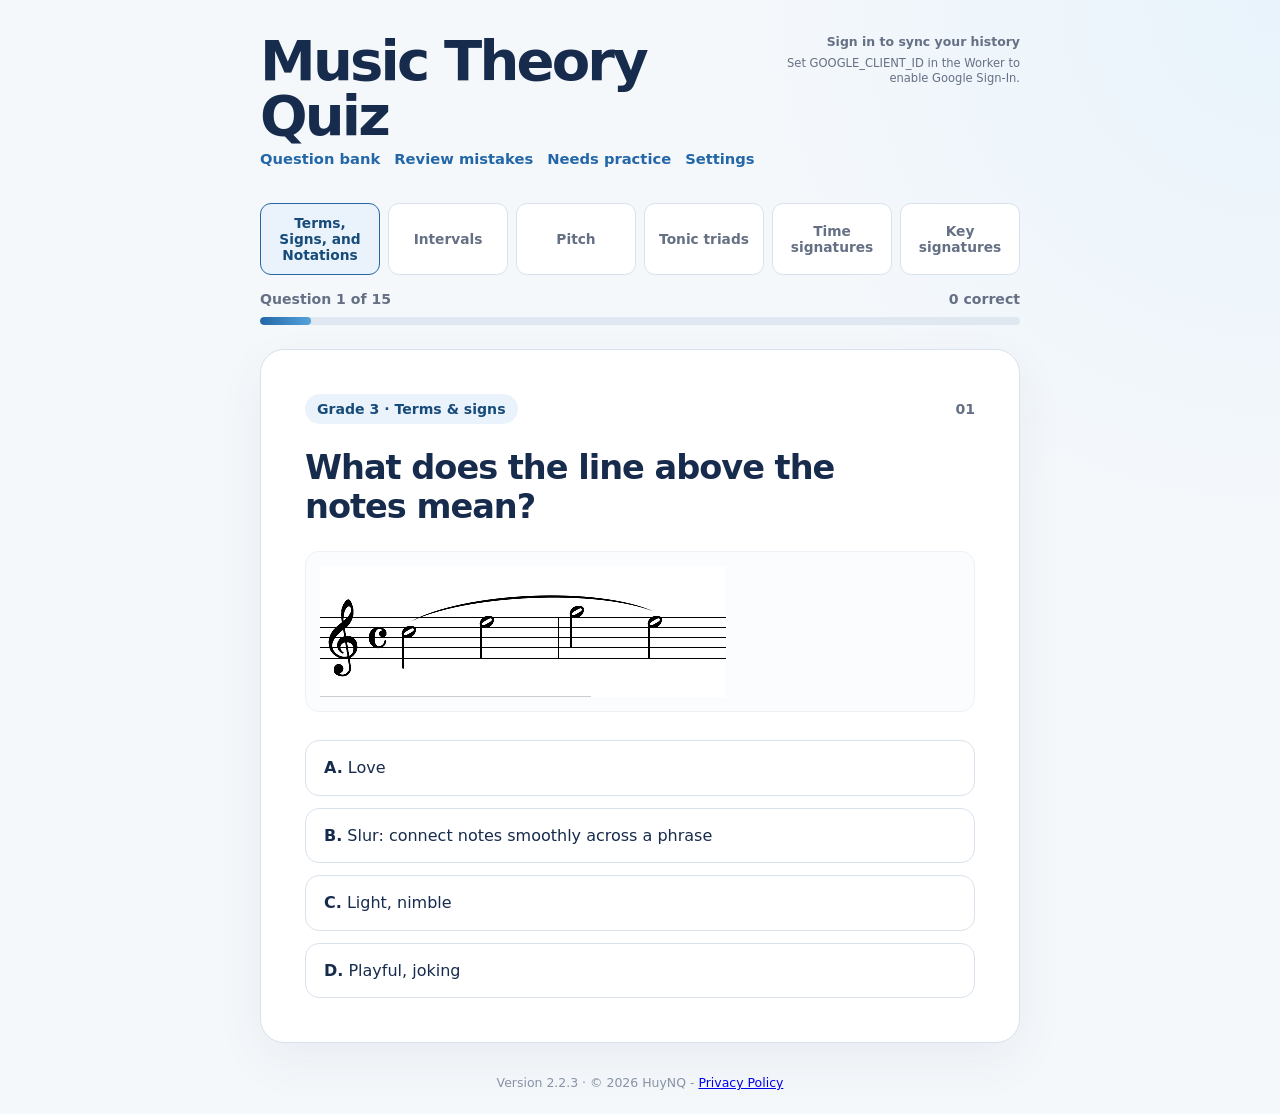
==== commit 1c9f1204: "Release v2.2.3: fix mobile notation and compact categories" ====
--- a/index.html
+++ b/index.html
@@ -5,14 +5,14 @@
     <meta name="viewport" content="width=device-width, initial-scale=1.0" />
     <meta name="description" content="ABRSM Grade 1–5 music theory quiz, including terms, signs, notation, and intervals." />
     <title>Music Theory Quiz</title>
-    <link rel="stylesheet" href="styles.css?v=2.2.2" />
+    <link rel="stylesheet" href="styles.css?v=2.2.3" />
     <script src="interval-matrix.js" defer></script>
     <script src="vendor/abcjs-basic-min.js" defer></script>
     <script src="https://accounts.google.com/gsi/client" async defer></script>
     <script>
       window.ABRSM_HISTORY_API_URL = 'https://api.abrsm.huynq.me/api/v1/history/sync';
     </script>
-    <script type="module" src="app.js?v=2.2.2"></script>
+    <script type="module" src="app.js?v=2.2.3"></script>
   </head>
   <body>
     <main class="app-shell">
--- a/styles.css
+++ b/styles.css
@@ -241,7 +241,11 @@
 .policy-content h2:not(:first-child) { margin-top: 24px; }
 .policy-content p { margin: 0; color: var(--muted); line-height: 1.6; }
 .bank-item img { display: block; max-width: min(100%, 440px); max-height: 200px; margin: 14px 0; object-fit: contain; }
-@media (max-width: 620px) { .rest-duration-options { grid-template-columns: repeat(2, minmax(0, 1fr)); } }
+@media (max-width: 620px) {
+  .category-buttons { display: grid; grid-template-columns: repeat(2, minmax(0, 1fr)); gap: 8px; }
+  .category-button { min-width: 0; min-height: 44px; padding: 8px 10px; font-size: 0.8rem; line-height: 1.25; }
+  .rest-duration-options { grid-template-columns: repeat(2, minmax(0, 1fr)); }
+}
 @media (max-width: 720px) { .settings-card .test-options { margin-top: 0; } }
 @media (max-width: 560px) { .site-header { align-items: flex-start; } .header-tools { align-items: flex-start; gap: 8px; } .auth-panel { min-width: 0; } .auth-status, .auth-message { max-width: 160px; font-size: 0.68rem; } .header-mark { width: 40px; height: 40px; font-size: 1.5rem; } .header-nav { gap: 0 10px; } .header-nav .nav-link { font-size: 0.82rem; } .skill-card-heading { display: block; } .skill-card-heading p { margin-top: 6px; text-align: left; } }
-@media (max-width: 520px) { .app-shell { width: min(100% - 22px, 760px); padding-top: 24px; } .site-header { margin-bottom: 28px; } .category-buttons { flex-direction: column; } .test-options { align-items: stretch; flex-direction: column; } .test-options label { justify-content: space-between; } .question-card { border-radius: 18px; padding: 22px 18px; } .answer-option { padding: 14px; } .pitch-answer-option, .time-signature-answer-option { padding: 6px 4px; } .answers.scale-identification-answers { grid-template-columns: 1fr; } .irregular-division-answer-option { padding: 10px 12px; } }
+@media (max-width: 520px) { .app-shell { width: min(100% - 22px, 760px); padding-top: 24px; } .site-header { margin-bottom: 28px; } .test-options { align-items: stretch; flex-direction: column; } .test-options label { justify-content: space-between; } .question-card { border-radius: 18px; padding: 22px 18px; } .answer-option { padding: 14px; } .pitch-answer-option, .time-signature-answer-option { padding: 6px 4px; } .answers.scale-identification-answers { grid-template-columns: 1fr; } .irregular-division-answer-option { padding: 10px 12px; } }
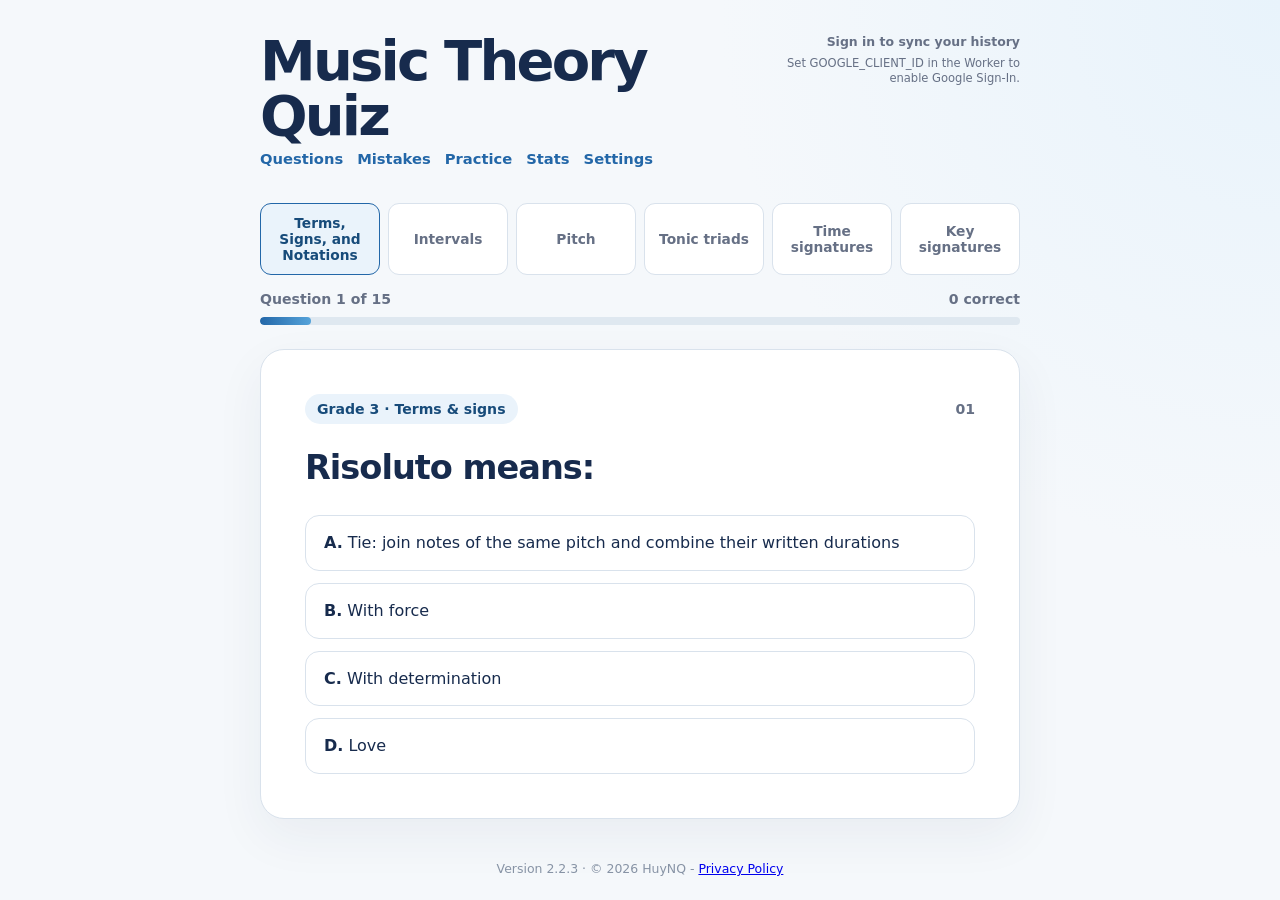
==== commit 4ecb13d9: "Add synced test stats and missed-question review" ====
--- a/index.html
+++ b/index.html
@@ -22,9 +22,10 @@
           <div>
             <h1>Music Theory Quiz</h1>
             <nav class="header-nav" aria-label="Quiz resources">
-              <a class="text-link nav-link" href="question-bank.html">Question bank</a>
-              <button id="review-mistakes-button" class="text-link nav-link" type="button">Review mistakes</button>
-              <button id="needs-practice-button" class="text-link nav-link" type="button">Needs practice</button>
+              <a class="text-link nav-link" href="question-bank.html">Questions</a>
+              <button id="review-mistakes-button" class="text-link nav-link" type="button">Mistakes</button>
+              <button id="needs-practice-button" class="text-link nav-link" type="button">Practice</button>
+              <button id="stats-button" class="text-link nav-link" type="button">Stats</button>
               <button id="settings-button" class="text-link nav-link" type="button" aria-controls="settings-screen" aria-expanded="false">Settings</button>
             </nav>
           </div>
@@ -109,6 +110,17 @@
         <div id="needs-practice-list" class="history-list"></div>
       </section>
 
+      <section id="stats-screen" class="screen history-screen hidden" aria-labelledby="stats-title" aria-live="polite">
+        <div class="history-toolbar"><button id="stats-back-button" class="back-button" type="button">← Back to quiz</button></div>
+        <div class="history-heading">
+          <p class="eyebrow">TEST HISTORY</p>
+          <h2 id="stats-title">Stats</h2>
+          <p>Past tests, scores, and the questions to revisit.</p>
+        </div>
+        <p id="stats-sync-status" class="stats-sync-status" role="status"></p>
+        <div id="stats-list" class="history-list"></div>
+      </section>
+
       <section id="test-screen" class="screen" aria-live="polite">
         <div class="category-selector" role="group" aria-label="Choose a question category">
           <div class="category-buttons">
--- a/styles.css
+++ b/styles.css
@@ -249,3 +249,18 @@
 @media (max-width: 720px) { .settings-card .test-options { margin-top: 0; } }
 @media (max-width: 560px) { .site-header { align-items: flex-start; } .header-tools { align-items: flex-start; gap: 8px; } .auth-panel { min-width: 0; } .auth-status, .auth-message { max-width: 160px; font-size: 0.68rem; } .header-mark { width: 40px; height: 40px; font-size: 1.5rem; } .header-nav { gap: 0 10px; } .header-nav .nav-link { font-size: 0.82rem; } .skill-card-heading { display: block; } .skill-card-heading p { margin-top: 6px; text-align: left; } }
 @media (max-width: 520px) { .app-shell { width: min(100% - 22px, 760px); padding-top: 24px; } .site-header { margin-bottom: 28px; } .test-options { align-items: stretch; flex-direction: column; } .test-options label { justify-content: space-between; } .question-card { border-radius: 18px; padding: 22px 18px; } .answer-option { padding: 14px; } .pitch-answer-option, .time-signature-answer-option { padding: 6px 4px; } .answers.scale-identification-answers { grid-template-columns: 1fr; } .irregular-division-answer-option { padding: 10px 12px; } }
+
+.stats-sync-status { margin: -8px 0 18px; color: var(--muted); font-size: 0.82rem; line-height: 1.45; }
+.stats-card { display: grid; grid-template-columns: minmax(0, 1fr) auto; align-items: center; gap: 14px 24px; padding: 20px; border: 1px solid var(--line); border-radius: 16px; background: var(--paper); }
+.stats-test-info { min-width: 0; }
+.stats-test-info h3 { margin: 0 0 6px; font-size: 1rem; }
+.stats-test-info time { display: block; color: var(--ink); font-size: 0.88rem; }
+.stats-test-info p { margin: 6px 0 0; color: var(--muted); font-size: 0.78rem; line-height: 1.4; }
+.stats-test-result { display: grid; justify-items: end; gap: 6px; text-align: right; }
+.stats-test-result strong { font-size: 1.15rem; }
+.stats-test-result .text-link { margin: 0; font-size: 0.85rem; }
+.stats-no-mistakes { color: var(--green); font-size: 0.8rem; }
+@media (max-width: 520px) {
+  .stats-card { grid-template-columns: minmax(0, 1fr); padding: 18px; }
+  .stats-test-result { justify-items: start; text-align: left; }
+}
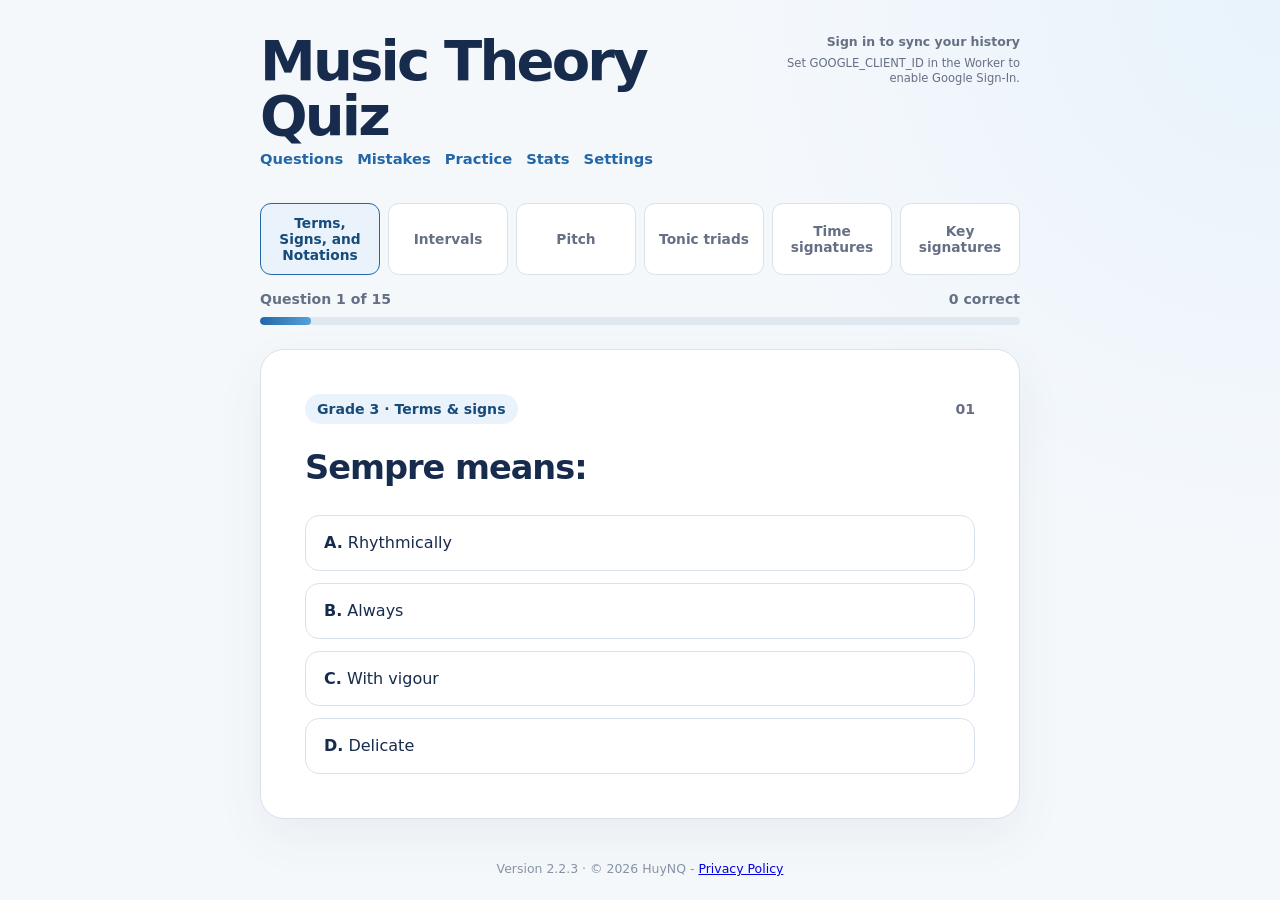
==== commit 479ff4c7: "Add configurable timed-mode question duration" ====
--- a/index.html
+++ b/index.html
@@ -70,7 +70,13 @@
                 <option value="5">5</option>
               </select>
             </label>
-            <label class="timer-toggle" for="timer-enabled"><input id="timer-enabled" type="checkbox" /> Timed mode · 20s per question</label>
+            <label class="timer-toggle" for="timer-enabled"><input id="timer-enabled" type="checkbox" /> Timed mode</label>
+            <div class="timer-duration-setting">
+              <label for="timer-duration">Time per question</label>
+              <input id="timer-duration" type="range" min="15" max="60" step="1" value="20" aria-describedby="timer-duration-help" />
+              <output id="timer-duration-value" for="timer-duration">20 seconds</output>
+              <span id="timer-duration-help" class="timer-duration-help">Choose 15–60 seconds for timed mode.</span>
+            </div>
           </div>
           <div class="practice-mode-setting">
             <div class="practice-mode-copy">
--- a/styles.css
+++ b/styles.css
@@ -59,8 +59,20 @@
 .test-options label { display: flex; align-items: center; gap: 8px; }
 .timer-toggle { cursor: pointer; }
 .timer-toggle input { accent-color: var(--blue); width: 16px; height: 16px; }
+.timer-duration-setting { display: grid; grid-template-columns: auto minmax(140px, 1fr) auto; align-items: center; gap: 8px 12px; width: min(100%, 460px); }
+.timer-duration-setting label { color: var(--ink); }
+.timer-duration-setting input { width: 100%; accent-color: var(--blue); cursor: pointer; }
+.timer-duration-setting output { min-width: 88px; color: var(--blue-dark); font-variant-numeric: tabular-nums; text-align: right; }
+.timer-duration-help { grid-column: 1 / -1; color: var(--muted); font-size: 0.76rem; font-weight: 500; }
 .test-options select { border: 1px solid var(--line); border-radius: 10px; background: #fff; color: var(--ink); padding: 8px 10px; font: inherit; cursor: pointer; }
 .test-options select:focus-visible { outline: 3px solid #55a3da66; outline-offset: 2px; }
+@media (max-width: 440px) {
+  .timer-duration-setting { grid-template-columns: 1fr auto; }
+  .timer-duration-setting label { grid-column: 1; }
+  .timer-duration-setting input { grid-column: 1 / -1; grid-row: 2; }
+  .timer-duration-setting output { grid-column: 2; grid-row: 1; }
+  .timer-duration-help { grid-row: 3; }
+}
 .settings-toolbar { margin-bottom: 20px; }
 .back-button { border: 0; background: transparent; color: var(--blue); padding: 0; font: inherit; font-size: 0.9rem; font-weight: 800; cursor: pointer; }
 .back-button:hover, .back-button:focus-visible { color: var(--blue-dark); text-decoration: underline; outline: none; }
